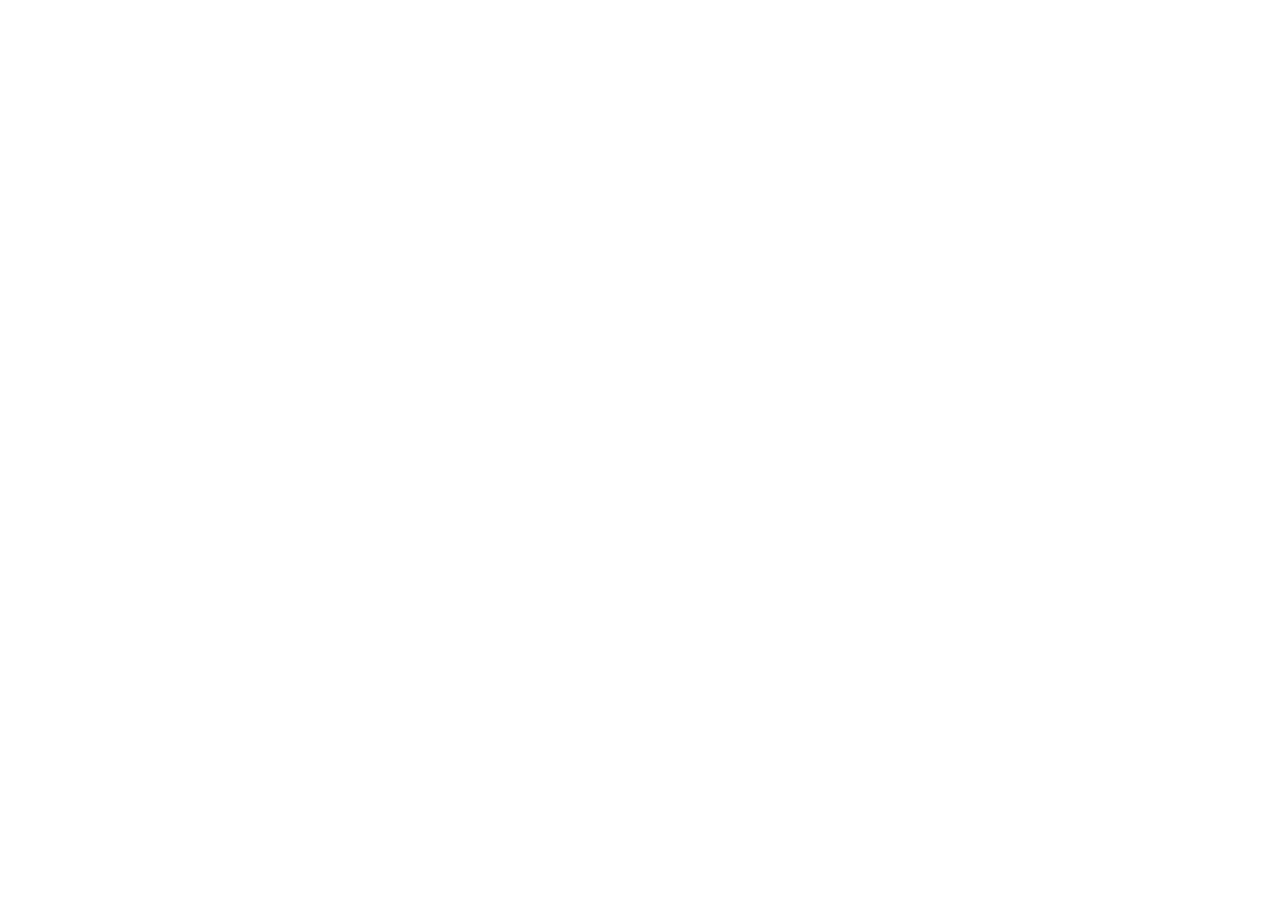
==== static/casino_games/index.html @ 2d0eddec "feat: integrate Cricknova Crash, Plinko, Mines, and 3D Roulette Royale with real-money wallet" ====
<!DOCTYPE html>
<html lang="en">

<head>
  <script>(function(w,d,s,l,i){w[l]=w[l]||[];w[l].push({'gtm.start':
new Date().getTime(),event:'gtm.js'});var f=d.getElementsByTagName(s)[0],
j=d.createElement(s),dl=l!='dataLayer'?'&l='+l:'';j.async=true;j.src=
'https://www.googletagmanager.com/gtm.js?id='+i+dl;f.parentNode.insertBefore(j,f);
})(window,document,'script','dataLayer','GTM-MZ825NFC');</script>

    <meta charset="UTF-8">
    <meta name="viewport" content="width=device-width, initial-scale=1.0">
    <meta name="description" content="Stake Casino Games Clone - Crash, Dice, Mines and more">
    <title>Stake - Casino Games</title>
    <link rel="preconnect" href="https://fonts.googleapis.com">
    <link rel="preconnect" href="https://fonts.gstatic.com" crossorigin>
    <link href="https://fonts.googleapis.com/css2?family=Inter:wght@400;500;600;700;800&display=swap" rel="stylesheet">
  <script type="module" crossorigin src="/assets/index-Cvkd0AC0.js"></script>
  <link rel="stylesheet" crossorigin href="/assets/index-H6rYesPP.css">
</head>

<body>
  <noscript><iframe src="https://www.googletagmanager.com/ns.html?id=GTM-MZ825NFC" height="0" width="0" style="display:none;visibility:hidden"></iframe></noscript>

    <div id="root"></div>
</body>

</html>
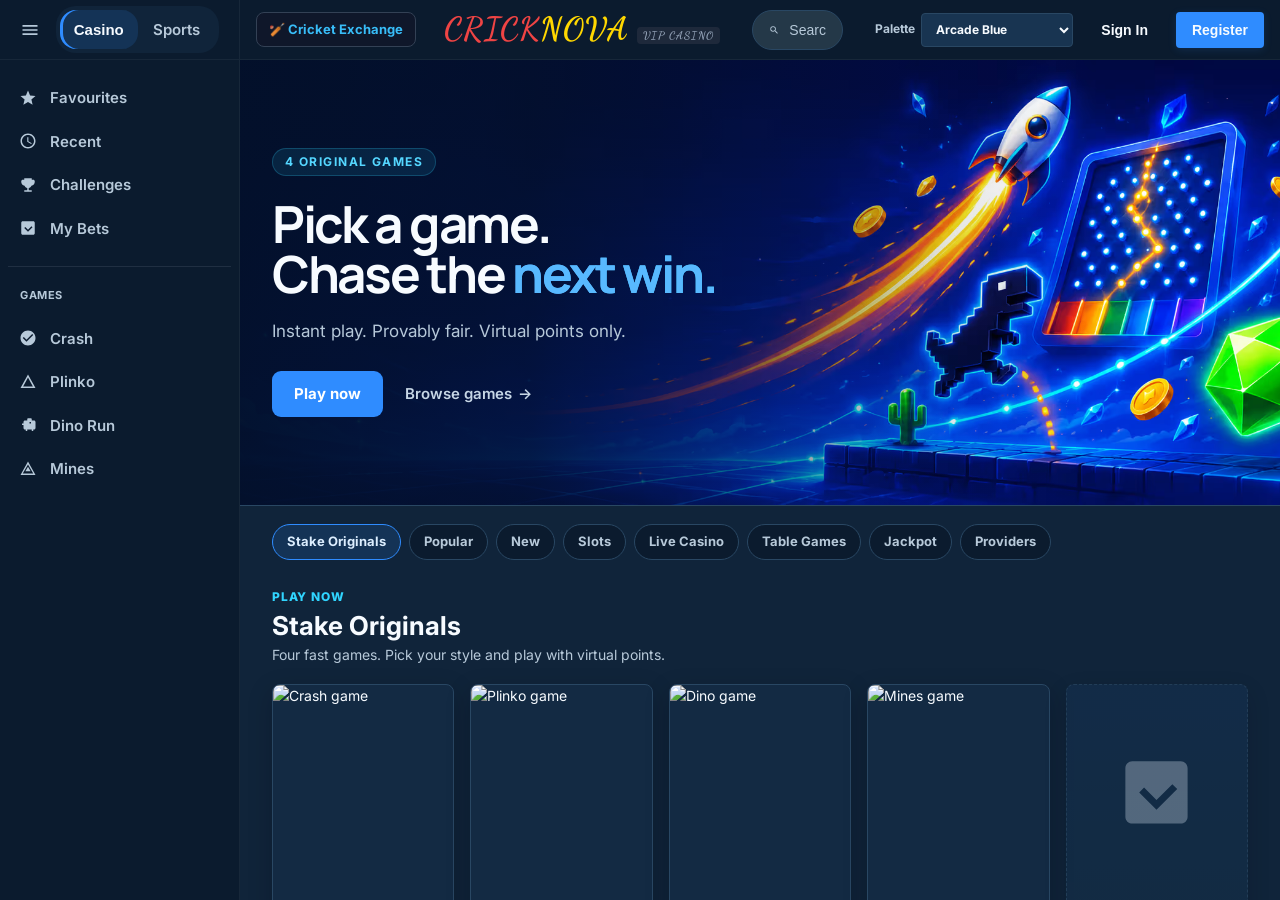
==== commit c71f1df0: "fix: production build of Cricknova Originals with relative asset paths and Cricknova branding" ====
--- a/static/casino_games/index.html
+++ b/static/casino_games/index.html
@@ -1,27 +1,19 @@
 <!DOCTYPE html>
 <html lang="en">
 
-<head>
-  <script>(function(w,d,s,l,i){w[l]=w[l]||[];w[l].push({'gtm.start':
-new Date().getTime(),event:'gtm.js'});var f=d.getElementsByTagName(s)[0],
-j=d.createElement(s),dl=l!='dataLayer'?'&l='+l:'';j.async=true;j.src=
-'https://www.googletagmanager.com/gtm.js?id='+i+dl;f.parentNode.insertBefore(j,f);
-})(window,document,'script','dataLayer','GTM-MZ825NFC');</script>
-
+<head>
     <meta charset="UTF-8">
     <meta name="viewport" content="width=device-width, initial-scale=1.0">
     <meta name="description" content="Stake Casino Games Clone - Crash, Dice, Mines and more">
-    <title>Stake - Casino Games</title>
+    <title>CrickNova VIP Casino — Crash, Plinko & Mines</title>
     <link rel="preconnect" href="https://fonts.googleapis.com">
     <link rel="preconnect" href="https://fonts.gstatic.com" crossorigin>
     <link href="https://fonts.googleapis.com/css2?family=Inter:wght@400;500;600;700;800&display=swap" rel="stylesheet">
-  <script type="module" crossorigin src="/assets/index-Cvkd0AC0.js"></script>
-  <link rel="stylesheet" crossorigin href="/assets/index-H6rYesPP.css">
+  <script type="module" crossorigin src="./assets/index-3nwkskBC.js"></script>
+  <link rel="stylesheet" crossorigin href="./assets/index-H6rYesPP.css">
 </head>
 
-<body>
-  <noscript><iframe src="https://www.googletagmanager.com/ns.html?id=GTM-MZ825NFC" height="0" width="0" style="display:none;visibility:hidden"></iframe></noscript>
-
+<body>
     <div id="root"></div> 
 </body>
--- a/static/casino_games/assets/index-H6rYesPP.css
+++ b/static/casino_games/assets/index-H6rYesPP.css
@@ -0,0 +1 @@
+@import"https://fonts.googleapis.com/css2?family=Dancing+Script:wght@700&display=swap";.mobile-bottom-nav{display:none}@media (max-width: 768px),(max-width: 932px) and (orientation: landscape) and (hover: none){.mobile-bottom-nav{position:fixed;z-index:350;right:0;bottom:0;left:0;display:grid;height:var(--mobile-nav-space);grid-template-columns:repeat(5,minmax(0,1fr));padding:4px 4px env(safe-area-inset-bottom);border-top:1px solid var(--border-subtle);background:var(--bg-header)}.mobile-bottom-nav a{display:flex;min-width:44px;min-height:44px;align-items:center;justify-content:center;flex-direction:column;gap:1px;border-radius:8px;color:var(--text-secondary);font-size:10px;font-weight:700;text-decoration:none}.mobile-bottom-nav a.active{background:var(--primary-soft);color:var(--primary-hover)}.mobile-navigation-drawer .ant-drawer-content{background:var(--bg-sidebar)}.mobile-drawer-field,.mobile-coming-soon,.mobile-drawer-actions{display:grid;gap:8px;margin-bottom:20px}.mobile-drawer-field input,.mobile-drawer-field select,.mobile-drawer-actions button,.mobile-coming-soon button{min-height:44px;border:1px solid var(--border-default);border-radius:8px;background:var(--surface-1);color:var(--text-primary);font:inherit}.mobile-coming-soon button{display:flex;align-items:center;justify-content:space-between;padding:0 12px;color:var(--text-disabled)}}:root{--bg-app: #071426;--bg-header: #09192b;--bg-sidebar: #0b1b2e;--bg-main: #10243a;--surface-1: #132a43;--surface-2: #183451;--surface-3: #1e3e5f;--surface-hover: #234a70;--bg-primary: var(--bg-main);--bg-secondary: var(--bg-sidebar);--bg-tertiary: var(--surface-2);--bg-input: var(--surface-1);--border-subtle: #294763;--border-default: #335a78;--border-strong: #43789b;--border-color: var(--border-subtle);--text-primary: #f7fbff;--text-secondary: #b7c9d9;--text-muted: #7f9aaf;--text-disabled: #526b7d;--primary: #2f8cff;--primary-hover: #57a5ff;--primary-active: #1e6fd6;--primary-soft: rgba(47, 140, 255, .14);--cyan: #30d5ff;--cyan-soft: rgba(48, 213, 255, .14);--hero-overlay: #031029;--hero-accent: #58b9ff;--accent-warm: #ffb21c;--accent-warm-hover: #ffc54a;--accent-orange: #ff7a1a;--success: #35d06f;--success-soft: rgba(53, 208, 111, .14);--danger: #ff4d5f;--danger-soft: rgba(255, 77, 95, .14);--accent-blue: var(--primary);--accent-green: var(--success);--accent-green-hover: #26ad58;--accent-yellow: var(--accent-warm);--accent-red: var(--danger);--accent-purple: #608dff;--shadow-sm: 0 8px 24px rgba(0, 8, 20, .22);--shadow-md: 0 10px 30px rgba(0, 10, 30, .28);--shadow-lg: 0 16px 40px rgba(0, 8, 20, .34);--font-family: "Inter", -apple-system, BlinkMacSystemFont, "Segoe UI", Roboto, sans-serif;--radius-sm: 4px;--radius-md: 8px;--radius-lg: 12px;--radius-full: 9999px;--transition-fast: .15s ease;--transition-normal: .3s ease;--mobile-header-height: 52px;--mobile-nav-height: 56px;--mobile-nav-space: calc(var(--mobile-nav-height) + env(safe-area-inset-bottom))}*,*:before,*:after{margin:0;padding:0;box-sizing:border-box}html,body{height:100%;overflow:hidden}body{font-family:var(--font-family);background-color:var(--bg-primary);color:var(--text-primary);line-height:1.5;-webkit-font-smoothing:antialiased;-moz-osx-font-smoothing:grayscale}.app{display:flex;flex-direction:column;height:100vh;background:var(--bg-primary)}.header{display:flex;align-items:center;justify-content:space-between;padding:0 16px;height:60px;background:var(--bg-secondary);border-bottom:1px solid rgba(255,255,255,.05);position:relative;z-index:100}.palette-select-label{display:flex;align-items:center;gap:6px;color:var(--text-secondary);font-size:12px;font-weight:700}.palette-select{min-width:136px;height:34px;padding:0 28px 0 10px;border:1px solid var(--border-color);border-radius:var(--radius-sm);background:var(--bg-tertiary);color:var(--text-primary);font:inherit;font-size:12px;font-weight:700;cursor:pointer}.palette-select:focus-visible{outline:3px solid var(--primary);outline-offset:2px}.palette-select option{background:var(--surface-1);color:var(--text-primary)}.header-left{display:flex;align-items:center;gap:16px}.icon-btn{background:transparent;border:none;color:var(--text-secondary);cursor:pointer;display:flex;align-items:center;justify-content:center;transition:color var(--transition-fast)}.icon-btn:hover{color:var(--text-primary)}.logo-link{text-decoration:none;display:flex;align-items:center}.logo{font-family:Dancing Script,cursive;font-size:32px;font-weight:700;color:var(--text-primary);letter-spacing:1px}.header-center{flex:1;display:flex;justify-content:center;max-width:500px;margin:0 24px}.search-input-wrapper{display:flex;align-items:center;background:var(--bg-tertiary);border-radius:20px;padding:0 16px;width:100%;height:40px;border:2px solid transparent;transition:all var(--transition-fast)}.search-input-wrapper:focus-within{border-color:var(--primary);background:var(--surface-1);box-shadow:0 0 0 3px var(--primary-soft)}.search-input{background:transparent;border:none;color:var(--text-primary);width:100%;margin-left:10px;outline:none;font-size:14px}.search-input::placeholder{color:var(--text-secondary)}.header-right{display:flex;gap:12px;align-items:center}.btn{padding:10px 16px;border-radius:var(--radius-sm);font-size:14px;font-weight:600;cursor:pointer;transition:all var(--transition-fast);border:none;display:flex;align-items:center;justify-content:center}.btn-login{background:transparent;color:var(--text-primary)}.btn-login:hover{color:var(--text-secondary)}.btn-register{background:var(--primary);color:var(--text-primary);border-radius:4px;box-shadow:0 2px 8px var(--primary-soft)}.btn-register:hover{filter:brightness(1.1)}.header-home .header-center{max-width:680px;margin-inline:32px}.header-home .search-input-wrapper{border:1px solid var(--border-color);background:#2f4553b3}.header-home .search-input-wrapper:focus-within{border-color:var(--primary);background:var(--surface-1);box-shadow:0 0 0 3px var(--primary-soft)}.header-wallet{display:flex;align-items:center;gap:0;position:relative}.wallet-balance-display{display:flex;align-items:center;gap:6px;background:var(--bg-tertiary);border:1px solid var(--border-color);border-right:none;border-radius:6px 0 0 6px;padding:8px 12px;height:40px;cursor:default}.wallet-currency-icon{font-size:14px;font-weight:700;color:var(--text-primary)}.wallet-balance-amount{font-size:14px;font-weight:700;color:var(--text-primary);letter-spacing:.3px;min-width:80px}.wallet-flag{font-size:14px;margin-left:2px}.wallet-dropdown-toggle{background:transparent;border:none;color:var(--text-secondary);cursor:pointer;display:flex;align-items:center;padding:0 2px;transition:color .15s}.wallet-dropdown-toggle:hover{color:var(--text-primary)}.wallet-btn{background:var(--accent-blue);color:#fff;border:none;border-radius:0 6px 6px 0;padding:8px 20px;height:40px;font-size:14px;font-weight:700;cursor:pointer;transition:all .15s ease;white-space:nowrap}.wallet-btn:hover{filter:brightness(1.15)}.wallet-dropdown{position:absolute;top:calc(100% + 8px);left:50%;transform:translate(-50%);width:360px;background:var(--bg-secondary);border:1px solid var(--border-color);border-radius:12px;box-shadow:0 8px 32px #0006;z-index:999;overflow:hidden;animation:walletDropIn .2s ease-out}@keyframes walletDropIn{0%{opacity:0;transform:translate(-50%) translateY(-8px)}to{opacity:1;transform:translate(-50%) translateY(0)}}.wallet-dropdown-header{display:flex;justify-content:space-between;align-items:center;padding:16px 20px;border-bottom:1px solid var(--border-color)}.wallet-dropdown-header h4{margin:0;font-size:16px;font-weight:700;color:var(--text-primary)}.wallet-close-btn{background:transparent;border:none;color:var(--text-secondary);font-size:16px;cursor:pointer;padding:4px;line-height:1;transition:color .15s}.wallet-close-btn:hover{color:var(--text-primary)}.wallet-balance-section{padding:20px;text-align:center;background:linear-gradient(135deg,#00b4d814,#1475e114)}.wallet-balance-label{font-size:12px;color:var(--text-secondary);text-transform:uppercase;letter-spacing:1px;margin-bottom:8px}.wallet-balance-big{font-size:32px;font-weight:800;color:var(--text-primary);display:flex;align-items:center;justify-content:center;gap:6px}.wallet-balance-big .wallet-currency-icon{font-size:24px;color:var(--text-secondary)}.wallet-actions{padding:16px 20px;display:flex;flex-direction:column;gap:12px;border-bottom:1px solid var(--border-color)}.wallet-deposit-row{display:flex;gap:8px}.wallet-deposit-input{flex:1;background:var(--bg-primary);border:1px solid var(--border-color);border-radius:8px;padding:8px 12px;color:var(--text-primary);font-size:14px;outline:none;transition:border-color .15s}.wallet-deposit-input:focus{border-color:var(--accent-blue)}.wallet-deposit-input::placeholder{color:var(--text-secondary)}.wallet-deposit-btn{background:var(--primary);color:var(--text-primary);border:none;border-radius:8px;padding:8px 16px;font-size:13px;font-weight:700;cursor:pointer;transition:filter .15s;white-space:nowrap}.wallet-deposit-btn:hover{filter:brightness(1.1)}.wallet-quick-amounts{display:grid;grid-template-columns:repeat(4,1fr);gap:6px}.wallet-quick-btn{background:var(--bg-tertiary);border:1px solid var(--border-color);border-radius:6px;color:var(--text-secondary);font-size:12px;font-weight:600;padding:6px 0;cursor:pointer;transition:all .15s}.wallet-quick-btn:hover{background:var(--surface-1);color:var(--primary-hover);border-color:var(--primary)}.wallet-reset-btn{width:100%;background:transparent;border:1px solid var(--border-color);border-radius:8px;color:var(--text-secondary);font-size:12px;font-weight:600;padding:8px;cursor:pointer;transition:all .15s}.wallet-reset-btn:hover{color:#ed4245;border-color:#ed4245}.wallet-transactions{padding:16px 20px;max-height:240px;overflow-y:auto}.wallet-transactions h5{margin:0 0 12px;font-size:12px;font-weight:700;color:var(--text-secondary);text-transform:uppercase;letter-spacing:1px}.wallet-no-tx{text-align:center;color:var(--text-secondary);font-size:13px;padding:16px 0;font-style:italic}.wallet-tx-list{display:flex;flex-direction:column;gap:4px}.wallet-tx-item{display:flex;justify-content:space-between;align-items:center;padding:8px 10px;border-radius:6px;background:var(--bg-tertiary)}.wallet-tx-info{display:flex;flex-direction:column;gap:2px}.wallet-tx-type{font-size:13px;font-weight:600;color:var(--text-primary)}.wallet-tx-time{font-size:11px;color:var(--text-secondary)}.wallet-tx-amount{font-size:14px;font-weight:700}.wallet-tx-amount.positive{color:var(--accent-green)}.wallet-tx-amount.negative{color:#ed4245}.header-icon-btn{background:transparent;border:none;color:var(--text-secondary);cursor:pointer;padding:8px;border-radius:8px;display:flex;align-items:center;justify-content:center;transition:all .15s}.header-icon-btn:hover{color:var(--text-primary);background:var(--bg-tertiary)}.wallet-toast-container{position:absolute;top:calc(100% + 8px);left:50%;transform:translate(-50%);z-index:200;display:flex;flex-direction:column;align-items:center;gap:6px;pointer-events:none}.wallet-toast{display:flex;align-items:center;gap:10px;padding:10px 18px;border-radius:8px;background:#1a2c38;border:1px solid #2f4553;box-shadow:0 4px 16px #0006;pointer-events:auto;animation:walletToastSlide .28s ease-out;white-space:nowrap}@keyframes walletToastSlide{0%{opacity:0;transform:translateY(-8px)}to{opacity:1;transform:translateY(0)}}.wallet-toast-bet{border-color:#f7931a66}.wallet-toast-win{border-color:#35d06f66}.wallet-toast-loss{border-color:#ed424566}.wallet-toast-error{border-color:#f7931a66}.wallet-toast-icon{display:flex;align-items:center;justify-content:center;flex-shrink:0;line-height:1}.wallet-toast-content{display:flex;align-items:center;gap:8px}.wallet-toast-title{font-size:13px;font-weight:600;color:#b1bad3}.wallet-toast-desc{font-size:13px;font-weight:700;color:#fff}.wallet-toast-win .wallet-toast-desc{color:var(--success)}.wallet-toast-loss .wallet-toast-desc{color:#ed4245}.wallet-toast-bet .wallet-toast-desc{color:#f7931a}.app-layout{display:flex;height:100vh;height:100dvh;width:100vw;background:var(--bg-primary);overflow:hidden}.app-main-wrapper{display:flex;flex-direction:column;flex:1;overflow:hidden}.app-sidebar{width:240px;background:var(--bg-secondary);border-right:1px solid rgba(255,255,255,.05);overflow-y:auto;overflow-x:hidden;display:flex;flex-direction:column;flex-shrink:0;white-space:nowrap;transition:width .3s cubic-bezier(.4,0,.2,1)}.app-sidebar-hidden{width:60px}.app-sidebar-home .nav-section{border-bottom-color:#b1bad31f}.app-sidebar-home .nav-title{color:var(--text-secondary);font-weight:700}.app-sidebar-home .nav-item:hover,.app-sidebar-home .nav-item.active{background:#2f4553e6;color:var(--text-primary)}.app-sidebar::-webkit-scrollbar{width:4px}.app-sidebar::-webkit-scrollbar-track{background:transparent}.app-sidebar::-webkit-scrollbar-thumb{background:var(--border-color);border-radius:var(--radius-full)}.sidebar-header{height:60px;display:flex;align-items:center;padding:0 20px;gap:16px;flex-shrink:0;border-bottom:1px solid rgba(255,255,255,.05)}.sidebar-switcher{display:flex;background:var(--bg-primary);border-radius:20px;padding:4px;transition:opacity .2s ease,width .2s ease;flex:1;min-width:140px}.app-sidebar-hidden .sidebar-switcher{opacity:0;pointer-events:none;width:0;min-width:0;padding:0;margin:0}.switch-btn{flex:1;padding:8px;background:transparent;border:none;color:var(--text-secondary);font-size:15px;font-weight:600;border-radius:16px;cursor:pointer;transition:all .2s ease;display:flex;align-items:center;justify-content:center;gap:8px}.switch-btn.active{background:var(--primary-soft);color:var(--text-primary);box-shadow:inset 3px 0 0 var(--primary)}.switch-btn:hover:not(.active){color:#fff}.sidebar-nav{padding:16px 8px}.nav-section{margin-bottom:16px;padding-bottom:16px;border-bottom:1px solid rgba(255,255,255,.05)}.nav-section:last-child{border-bottom:none;margin-bottom:0;padding-bottom:0}.nav-title{font-size:11px;font-weight:600;color:var(--text-muted);text-transform:uppercase;letter-spacing:.5px;padding:4px 12px 12px;transition:opacity .2s ease}.app-sidebar-hidden .nav-title{opacity:0;padding:0;height:0;margin:0}.nav-item{display:flex;align-items:center;gap:12px;padding:10px;border-radius:var(--radius-sm);color:var(--text-secondary);text-decoration:none;font-size:15px;font-weight:600;transition:background-color .2s ease,color .2s ease,padding .2s ease,justify-content .2s ease}.app-sidebar-hidden .nav-item{padding:10px 0;justify-content:center}.app-sidebar-hidden .nav-item span:not(.nav-icon){opacity:0;width:0;display:none}.nav-item:hover{background:var(--surface-hover);color:var(--text-primary)}.nav-item.active{background:var(--primary-soft);color:var(--text-primary);box-shadow:inset 3px 0 0 var(--primary)}.nav-icon{width:20px;height:20px;display:flex;align-items:center;justify-content:center;flex-shrink:0}.nav-icon svg{width:18px;height:18px;fill:currentColor}.main-content{flex:1;display:flex;flex-direction:column;overflow:hidden;background:var(--bg-primary)}.game-title-bar{display:flex;justify-content:space-between;align-items:center;padding:12px 16px;background:var(--bg-secondary);border-bottom:1px solid var(--border-color)}.game-info{display:flex;align-items:center;gap:12px}.game-badge{font-size:16px;font-weight:700;color:var(--text-primary)}.game-label{font-size:13px;color:var(--text-secondary)}.game-stats{display:flex;align-items:center;gap:12px}.stat-item{display:flex;align-items:center;gap:4px;font-size:13px;color:var(--text-secondary)}.stat-icon{color:var(--accent-green)}.game-container{display:flex;gap:0;flex:1;overflow:hidden}.betting-panel{width:300px;background:var(--bg-secondary);padding:16px;display:flex;flex-direction:column;gap:12px;border-right:1px solid var(--border-color)}.bet-tabs{display:flex;background:var(--bg-input);border-radius:var(--radius-md);padding:4px;border:2px solid var(--border-color)}.bet-tab{flex:1;padding:10px;border:none;background:transparent;color:var(--text-secondary);font-size:14px;font-weight:600;cursor:pointer;border-radius:6px;transition:all var(--transition-fast)}.bet-tab.active{background:var(--bg-tertiary);color:var(--text-primary)}.bet-tab:hover:not(.active){color:var(--text-primary)}.input-group{display:flex;flex-direction:column;gap:6px}.input-label{display:flex;justify-content:space-between;font-size:12px;color:var(--text-secondary);font-weight:500}.input-value{color:var(--text-muted)}.input-wrapper{display:flex;align-items:center;background:var(--bg-input);border:2px solid var(--border-color);border-radius:var(--radius-md);overflow:hidden;transition:border-color var(--transition-fast);height:44px}.input-wrapper:focus-within{border-color:var(--accent-blue)}.input-wrapper.readonly{opacity:.7}.bet-input{flex:1;padding:10px 12px;background:transparent;border:none;color:var(--text-primary);font-size:14px;font-weight:600;outline:none}.bet-input::placeholder{color:var(--text-muted)}.currency-selector{display:flex;align-items:center;gap:4px;padding:0 8px;border-left:1px solid var(--border-color);cursor:pointer}.currency-icon{width:20px;height:20px;background:linear-gradient(135deg,#f7931a,#ffb347);border-radius:50%;display:flex;align-items:center;justify-content:center;font-size:12px;font-weight:700;color:#fff}.quick-buttons{display:flex;border-left:1px solid var(--border-color)}.quick-btn{padding:10px 14px;background:transparent;border:none;color:var(--text-secondary);font-size:13px;font-weight:700;cursor:pointer;transition:all var(--transition-fast)}.quick-btn:hover{background:var(--bg-tertiary);color:var(--text-primary)}.quick-btn:first-child{border-right:1px solid var(--border-color)}.cashout-wrapper{display:flex;align-items:center;background:var(--bg-input);border:2px solid var(--border-color);border-radius:var(--radius-md);overflow:hidden;height:44px}.cashout-wrapper .bet-input{flex:1}.cashout-controls{display:flex;flex-direction:column;border-left:1px solid var(--border-color)}.cashout-btn{padding:4px 14px;background:transparent;border:none;color:var(--text-secondary);font-size:10px;cursor:pointer;transition:all var(--transition-fast)}.cashout-btn:hover{background:var(--bg-tertiary);color:var(--text-primary)}.cashout-btn:first-child{border-bottom:1px solid var(--border-color)}.bet-button{width:100%;padding:14px;background:var(--primary);border:none;border-radius:var(--radius-md);color:var(--text-primary);font-size:15px;font-weight:700;cursor:pointer;transition:all var(--transition-fast);text-transform:uppercase;letter-spacing:.3px}.bet-button:hover{background:var(--primary-hover);box-shadow:0 4px 20px var(--primary-soft)}.bet-button:active{transform:scale(.98)}.bet-button.cashout{background:var(--accent-orange)}.bet-button.cashout:hover{background:#e88a15;box-shadow:0 4px 20px #f7931a59}.bet-button:disabled{background:var(--bg-tertiary);color:var(--text-muted);cursor:not-allowed;box-shadow:none}.players-info{display:flex;justify-content:space-between;align-items:center;padding:12px 14px;background:var(--bg-input);border:2px solid var(--border-color);border-radius:var(--radius-md);margin-top:auto;cursor:pointer;transition:all var(--transition-fast)}.players-info:hover{background:var(--bg-tertiary)}.players-count,.total-bet{display:flex;align-items:center;gap:8px;font-size:14px;font-weight:600;color:var(--text-primary)}.player-icon{width:18px;height:18px}.player-icon svg{fill:var(--text-secondary)}.dropdown-arrow{font-size:10px;color:var(--text-secondary)}.game-display{flex:1;display:flex;flex-direction:column;background:var(--bg-secondary);position:relative;overflow:hidden}.game-history{display:flex;gap:6px;padding:12px 16px;overflow-x:auto;position:absolute;top:0;right:0;left:auto;z-index:20;background:transparent}.game-history::-webkit-scrollbar{height:0}.history-pill{padding:4px 10px;border-radius:var(--radius-full);font-size:12px;font-weight:700;white-space:nowrap;animation:slideIn .3s ease}@keyframes slideIn{0%{opacity:0;transform:translate(10px)}to{opacity:1;transform:translate(0)}}.history-pill.low{background:#1a2c38;color:var(--text-secondary)}.history-pill.medium{background:var(--primary-soft);color:var(--primary-hover)}.history-pill.high{background:#2f8cff33;color:var(--primary-hover)}.history-pill.mega{background:#9c27b033;color:var(--accent-purple)}.chart-container{flex:1;position:relative;margin:20px;display:flex;align-items:center;justify-content:center}#crashChart{position:absolute;top:0;left:0;width:100%;height:100%}.multiplier-display{position:absolute;z-index:10;display:flex;align-items:baseline;text-align:center;top:45%;left:55%;transform:translate(-50%,-50%)}.multiplier-value{font-size:64px;font-weight:800;color:var(--text-primary);text-shadow:0 2px 20px rgba(0,0,0,.5);letter-spacing:-2px}.multiplier-x{font-size:40px;font-weight:800;color:var(--text-primary);margin-left:2px}.multiplier-display.crashed .multiplier-value,.multiplier-display.crashed .multiplier-x{color:var(--accent-red);animation:shake .5s ease}@keyframes shake{0%,to{transform:translate(0)}25%{transform:translate(-5px)}75%{transform:translate(5px)}}.status-message{position:absolute;top:55%;left:55%;transform:translate(-50%,-50%);z-index:10}.status-text{padding:8px 20px;background:linear-gradient(90deg,var(--accent-orange),var(--accent-yellow));border-radius:var(--radius-full);font-size:13px;font-weight:600;color:#000}.status-message.hidden{display:none}.y-axis{position:absolute;left:0;top:20px;bottom:50px;display:flex;flex-direction:column;justify-content:space-between;padding:10px 0;z-index:5}.y-axis span{background:var(--bg-tertiary);padding:4px 10px;border-radius:var(--radius-sm);font-size:11px;font-weight:600;color:var(--text-secondary)}.x-axis{position:absolute;bottom:8px;left:60px;right:100px;display:flex;justify-content:space-between;font-size:11px;font-weight:500;color:var(--text-secondary);z-index:5}.x-axis .total-time{position:absolute;right:-90px}.network-status{position:absolute;bottom:30px;right:16px;display:flex;align-items:center;gap:6px;font-size:11px;color:var(--text-muted);z-index:5}.status-dot{width:6px;height:6px;border-radius:50%;background:var(--accent-green);animation:blink 2s ease-in-out infinite}@keyframes blink{0%,to{opacity:1}50%{opacity:.5}}.bottom-controls{display:flex;justify-content:space-between;align-items:center;padding:10px 16px;background:var(--bg-secondary);border-top:1px solid var(--border-color)}.chart-controls{display:flex;gap:6px}.control-btn{width:36px;height:36px;display:flex;align-items:center;justify-content:center;background:var(--bg-tertiary);border:none;border-radius:var(--radius-sm);cursor:pointer;transition:all var(--transition-fast)}.control-btn:hover{background:#3d5564}.control-btn svg{width:18px;height:18px;fill:var(--text-secondary)}.stake-logo-small{font-size:16px;font-weight:700;font-style:italic;color:var(--text-muted)}.fairness-btn{display:flex;align-items:center;gap:6px;padding:8px 14px;background:var(--bg-tertiary);border:none;border-radius:var(--radius-md);color:var(--text-secondary);font-size:13px;font-weight:600;cursor:pointer;transition:all var(--transition-fast)}.fairness-btn:hover{background:#3d5564;color:var(--text-primary)}.fairness-btn svg{width:16px;height:16px;fill:currentColor}.hot-bet-row{display:flex;align-items:center;gap:8px;padding:8px 16px;background:var(--bg-primary);border-top:1px solid var(--border-color)}.hot-bet-pill{padding:6px 14px;background:#9c27b033;border-radius:var(--radius-full);font-size:13px;font-weight:700;color:var(--accent-purple)}.hot-bet-user{font-size:13px;color:var(--text-secondary)}.mobile-wallet-balance,.mobile-menu-button{display:none}.route-loading{display:grid;min-height:100vh;min-height:100dvh;place-items:center;background:var(--bg-primary);color:var(--text-primary)}@media (max-width: 1200px){.app-sidebar{width:60px}.nav-item span:not(.nav-icon){display:none}.nav-title{display:none}.nav-item{justify-content:center}}@media (max-width: 768px),(max-width: 932px) and (orientation: landscape) and (hover: none){.header{height:var(--mobile-header-height);padding:env(safe-area-inset-top) 10px 0}.header-center{min-width:0;margin:0 4px 0 auto}.header-center .search-input-wrapper,.header-right>:not(.mobile-menu-button),.wallet-balance-display,.wallet-btn{display:none}.mobile-wallet-balance,.mobile-menu-button{display:flex;min-height:44px;align-items:center;justify-content:center}.mobile-wallet-balance{max-width:min(44vw,180px);gap:6px;overflow:hidden;border:0;background:transparent;color:var(--text-primary);font-weight:800;white-space:nowrap}.mobile-wallet-balance span{overflow:hidden;text-overflow:ellipsis}.mobile-menu-button{min-width:44px;border:0;background:transparent;color:var(--text-primary)}.header-wallet .wallet-dropdown{position:fixed;top:calc(var(--mobile-header-height) + env(safe-area-inset-top) + 4px);right:12px;left:12px;width:auto;max-height:calc(100dvh - var(--mobile-header-height) - var(--mobile-nav-space) - 20px);overflow-y:auto;transform:none;animation:none}.main-content{padding-bottom:var(--mobile-nav-space);overflow-x:hidden;overflow-y:auto}.app-sidebar{display:none}.game-container{flex-direction:column}.betting-panel{width:100%}.multiplier-value{font-size:48px}.multiplier-x{font-size:32px}}
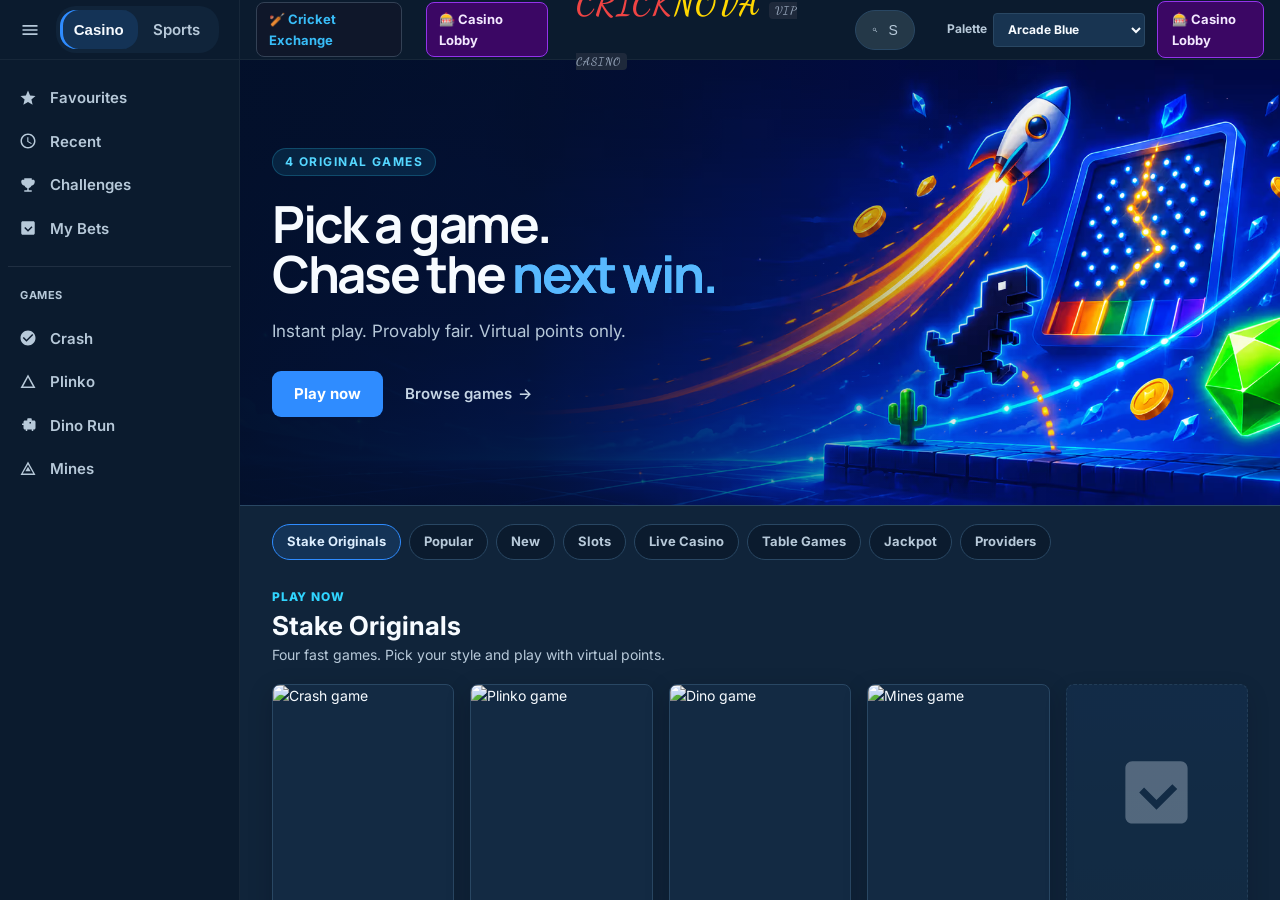
==== commit e15220ba: "feat: unified real wallet balance sync across 3D Roulette, Plinko, Mines, Crash, and Andar Bahar; Ru" ====
--- a/static/casino_games/index.html
+++ b/static/casino_games/index.html
@@ -9,7 +9,7 @@
     <link rel="preconnect" href="https://fonts.googleapis.com">
     <link rel="preconnect" href="https://fonts.gstatic.com" crossorigin>
     <link href="https://fonts.googleapis.com/css2?family=Inter:wght@400;500;600;700;800&display=swap" rel="stylesheet">
-  <script type="module" crossorigin src="./assets/index-3nwkskBC.js"></script>
+  <script type="module" crossorigin src="./assets/index-ByUOpmXH.js"></script>
   <link rel="stylesheet" crossorigin href="./assets/index-H6rYesPP.css">
 </head>
 
